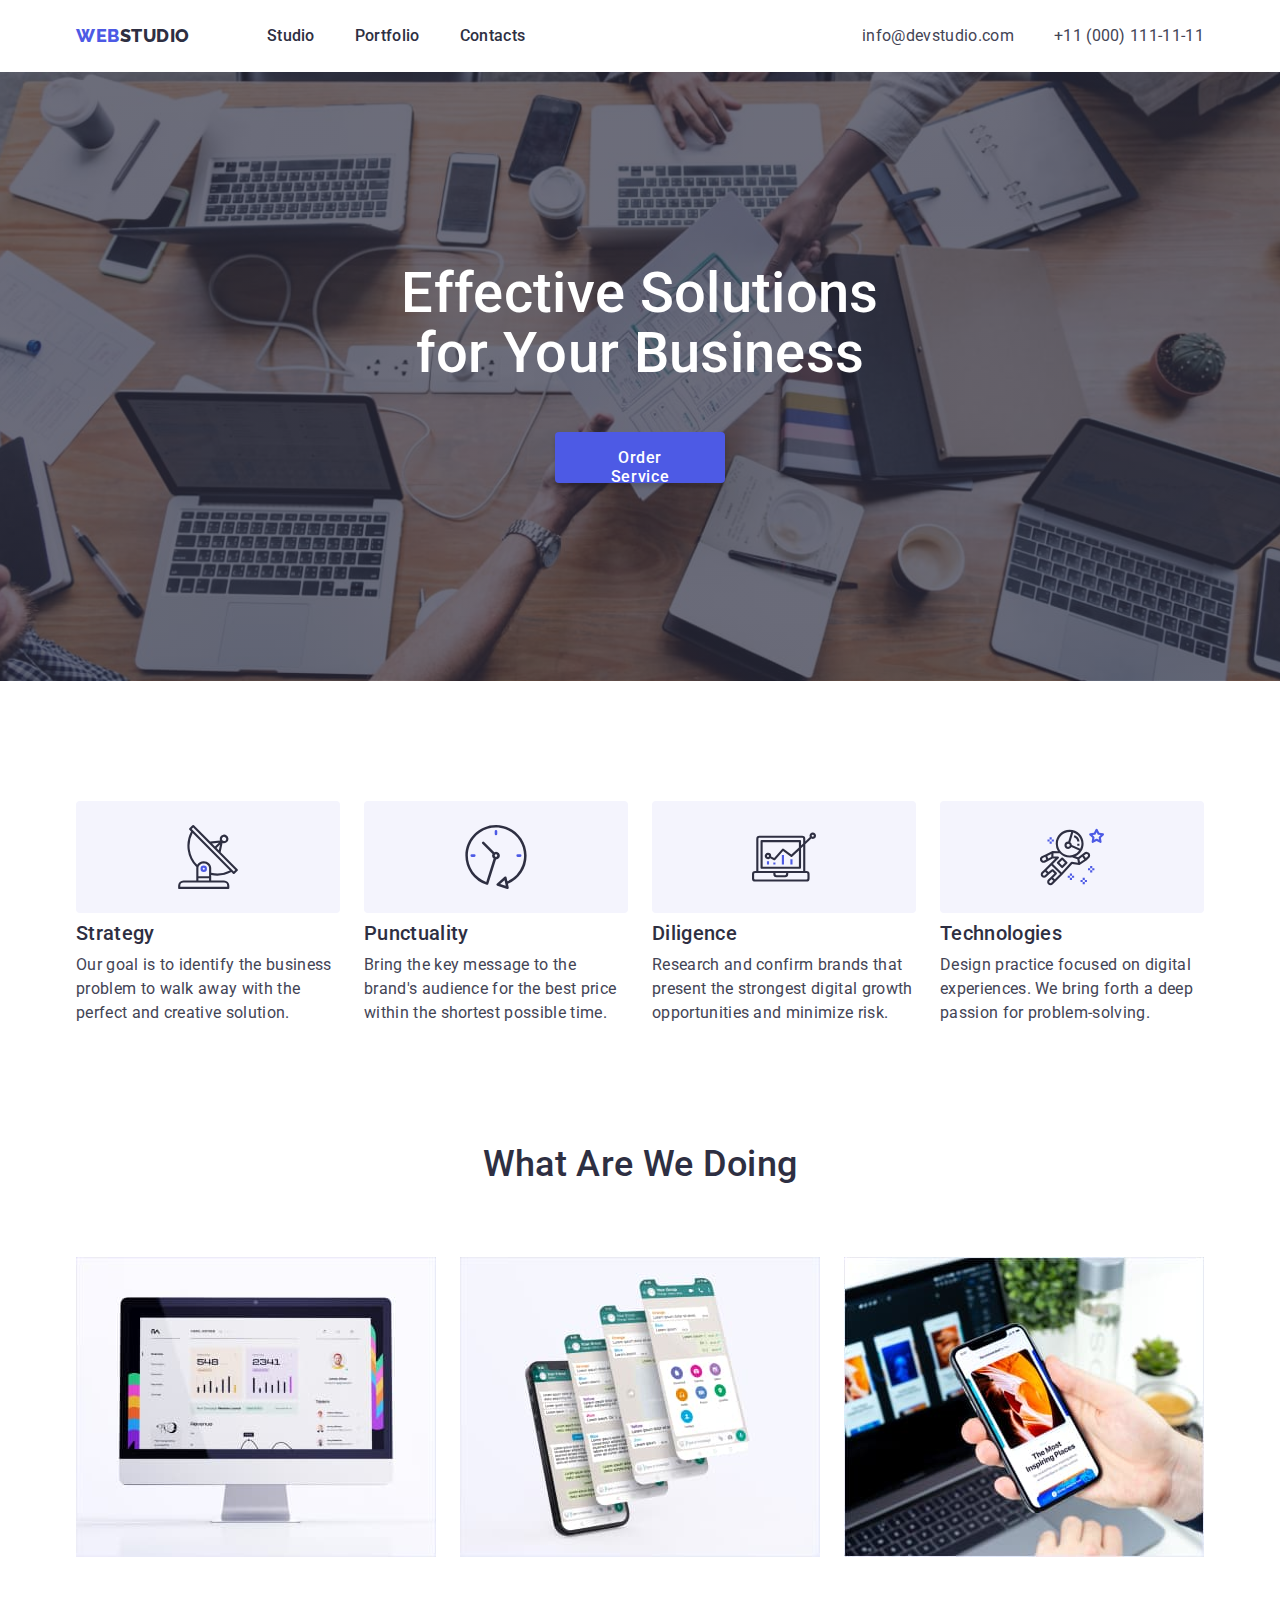
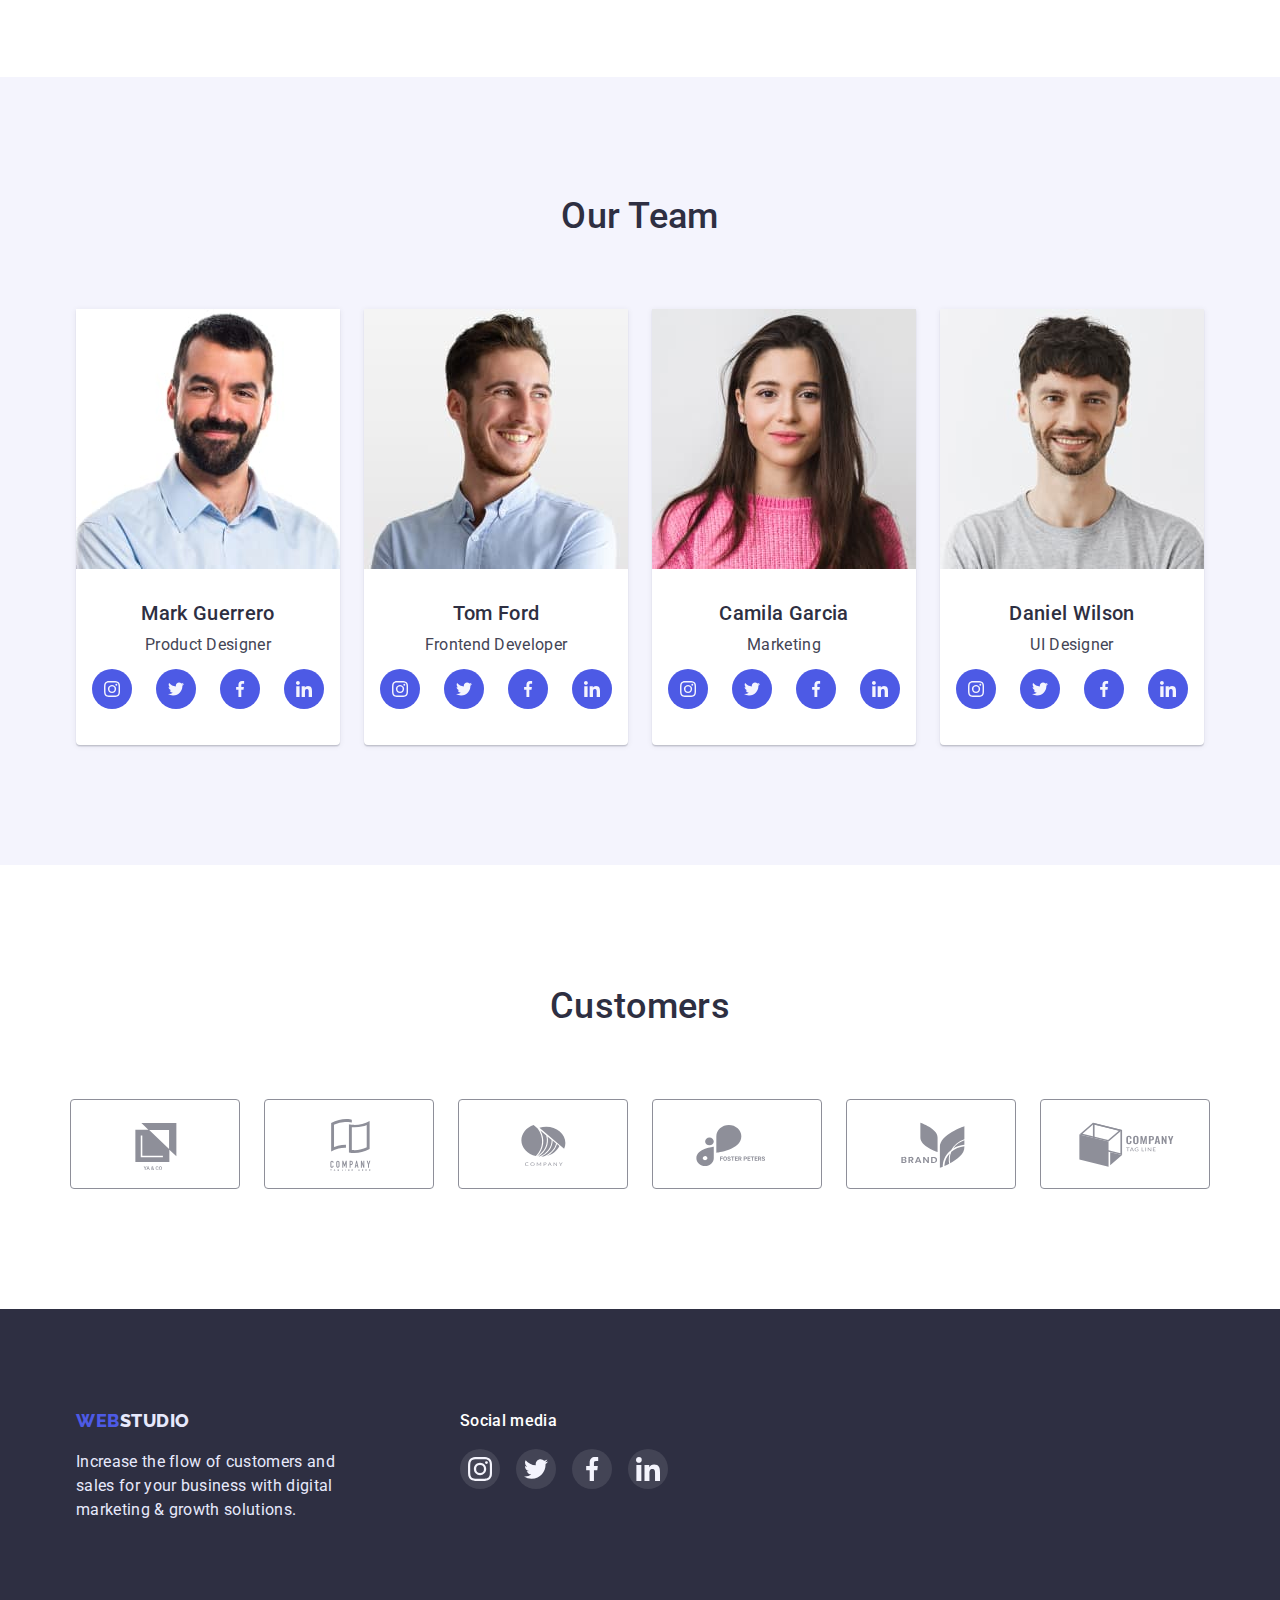
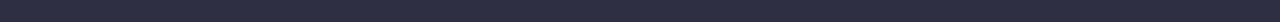
==== index.html @ 6c1d4444 "Add start" ====
<!DOCTYPE html>
<html lang="en">
  <head>
    <meta charset="UTF-8" />
    <meta http-equiv="X-UA-Compatible" content="IE=edge" />
    <meta name="viewport" content="width=device-width, initial-scale=1.0" />
    <title lang="uk">Студія</title>
    <link rel="preconnect" href="https://fonts.googleapis.com" />
    <link rel="preconnect" href="https://fonts.gstatic.com" crossorigin />
    <link
      href="https://fonts.googleapis.com/css2?family=Raleway:wght@700&family=Roboto:wght@400;500;700;900&display=swap"
      rel="stylesheet"
    />
    <link
      rel="stylesheet"
      href="https://cdn.jsdelivr.net/npm/modern-normalize@1.1.0/modern-normalize.min.css"
    />
    <link rel="stylesheet" href="./CSS/styless.css" />
  </head>
  <body>
    <!-- site header -->
    <header class="header">
      <!-- navigation -->
      <div class="conteiner main-nav">
        <nav class="main-nav">
          <!-- logo -->
          <a href="./index.html" class="logo">
            <span class="logo-web">Web</span>Studio
          </a>
          <ul class="site-nav list">
            <li class="item"><a href="./index.html" class="link">Studio</a></li>
            <li class="item">
              <a href="./portfolio.html" class="link">Portfolio</a>
            </li>
            <li class="item"><a href="" class="link">Contacts</a></li>
          </ul>
        </nav>
        <!-- contacts -->
        <ul class="contacts list">
          <li class="item">
            <a href="mailto:info@devstudio.com" class="contact"
              >info@devstudio.com</a
            >
          </li>
          <li class="item">
            <a href="tel:+110001111111" class="contact">+11 (000) 111-11-11</a>
          </li>
        </ul>
      </div>
    </header>
    <!-- main content -->
    <main>
      <!-- hero -->
      <section class="hero">
        <div class="conteiner">
          <h1 class="hero-title">Effective Solutions for Your Business</h1>
          <button type="button" class="button primary">Order Service</button>
        </div>
      </section>
      <!-- list of features -->
      <section class="section-feature">
        <div class="conteiner">
          <h2 class="visually-hidden">List of features</h2>
          <ul class="feature list">
            <li class="item feature-item">
              <div class="feature-box-icon">
                <svg class="feature-icon" width="64" height="64">
                  <use href="./images/icons.svg#antenna"></use>
                </svg>
              </div>
              <h3 class="future-page">Strategy</h3>
              <p class="feature-text">
                Our goal is to identify the business problem to walk away with
                the perfect and creative solution.
              </p>
            </li>
            <li class="item feature-item">
              <div class="feature-box-icon">
                <svg class="feature-icon" width="64" height="64">
                  <use href="./images/icons.svg#clock"></use>
                </svg>
              </div>
              <h3 class="future-page">Punctuality</h3>
              <p class="feature-text">
                Bring the key message to the brand's audience for the best price
                within the shortest possible time.
              </p>
            </li>
            <li class="item feature-item">
              <div class="feature-box-icon">
                <svg class="feature-icon" width="64" height="64">
                  <use href="./images/icons.svg#diagram"></use>
                </svg>
              </div>
              <h3 class="future-page">Diligence</h3>
              <p class="feature-text">
                Research and confirm brands that present the strongest digital
                growth opportunities and minimize risk.
              </p>
            </li>
            <li class="item feature-item">
              <div class="feature-box-icon">
                <svg class="feature-icon" width="64" height="64">
                  <use href="./images/icons.svg#astronaut"></use>
                </svg>
              </div>
              <h3 class="future-page">Technologies</h3>
              <p class="feature-text">
                Design practice focused on digital experiences. We bring forth a
                deep passion for problem-solving.
              </p>
            </li>
          </ul>
        </div>
      </section>
      <!-- wot we do -->
      <section class="section-doing">
        <div class="conteiner">
          <h2 class="section-page">What are we doing</h2>
          <ul class="work list">
            <li class="item">
              <img
                src="./images/img-1.jpg"
                alt="Laptop applications"
                width="360"
                height="300"
              />
            </li>
            <li class="item">
              <img
                src="./images/img-2.jpg"
                alt="Smartphone applications"
                width="360"
                height="300"
              />
            </li>
            <li class="item">
              <img
                src="./images/img-3.jpg"
                alt="Web design"
                width="360"
                height="300"
              />
            </li>
          </ul>
        </div>
      </section>
      <!-- our team -->
      <section class="our-team">
        <div class="conteiner">
          <h2 class="section-page">Our Team</h2>
          <ul class="team list">
            <li class="item-foto">
              <img
                src="./images/foto-1.jpg"
                alt="foto Mark Guerrero"
                width="264"
                height="260"
              />
              <div class="team-content">
                <h3 class="team-page">Mark Guerrero</h3>
                <p class="team-text">Product Designer</p>
                <ul class="social-list list">
                  <li class="social-item">
                    <a href="" class="social-link">
                      <svg
                        aria-label="instagram"
                        class="social-icon"
                        width="16"
                        height="16"
                      >
                        <use href="./images/icons.svg#instagram"></use>
                      </svg>
                    </a>
                  </li>
                  <li class="social-item">
                    <a href="" class="social-link">
                      <svg
                        aria-label="twitter"
                        class="social-icon"
                        width="16"
                        height="16"
                      >
                        <use href="./images/icons.svg#twitter"></use>
                      </svg>
                    </a>
                  </li>
                  <li class="social-item">
                    <a href="" class="social-link">
                      <svg
                        aria-label="facebook"
                        class="social-icon"
                        width="16"
                        height="16"
                      >
                        <use href="./images/icons.svg#facebook"></use>
                      </svg>
                    </a>
                  </li>
                  <li class="social-item">
                    <a href="" class="social-link">
                      <svg
                        aria-label="linkedin"
                        class="social-icon"
                        width="16"
                        height="16"
                      >
                        <use href="./images/icons.svg#linkedin"></use>
                      </svg>
                    </a>
                  </li>
                </ul>
              </div>
            </li>
            <li class="item-foto">
              <img
                src="./images/foto-2.jpg"
                alt="foto Tom Ford"
                width="264"
                height="260"
              />
              <div class="team-content">
                <h3 class="team-page">Tom Ford</h3>
                <p class="team-text">Frontend Developer</p>
                <ul class="social-list list">
                  <li class="social-item">
                    <a href="" class="social-link">
                      <svg
                        aria-label="instagram"
                        class="social-icon"
                        width="16"
                        height="16"
                      >
                        <use href="./images/icons.svg#instagram"></use>
                      </svg>
                    </a>
                  </li>
                  <li class="social-item">
                    <a href="" class="social-link">
                      <svg
                        aria-label="twitter"
                        class="social-icon"
                        width="16"
                        height="16"
                      >
                        <use href="./images/icons.svg#twitter"></use>
                      </svg>
                    </a>
                  </li>
                  <li class="social-item">
                    <a href="" class="social-link">
                      <svg
                        aria-label="facebook"
                        class="social-icon"
                        width="16"
                        height="16"
                      >
                        <use href="./images/icons.svg#facebook"></use>
                      </svg>
                    </a>
                  </li>
                  <li class="social-item">
                    <a href="" class="social-link">
                      <svg
                        aria-label="linkedin"
                        class="social-icon"
                        width="16"
                        height="16"
                      >
                        <use href="./images/icons.svg#linkedin"></use>
                      </svg>
                    </a>
                  </li>
                </ul>
              </div>
            </li>
            <li class="item-foto">
              <img
                src="./images/foto-3.jpg"
                alt="foto Camila Garcia"
                width="264"
                height="260"
              />
              <div class="team-content">
                <h3 class="team-page">Camila Garcia</h3>
                <p class="team-text">Marketing</p>
                <ul class="social-list list">
                  <li class="social-item">
                    <a href="" class="social-link">
                      <svg
                        aria-label="instagram"
                        class="social-icon"
                        width="16"
                        height="16"
                      >
                        <use href="./images/icons.svg#instagram"></use>
                      </svg>
                    </a>
                  </li>
                  <li class="social-item">
                    <a href="" class="social-link">
                      <svg
                        aria-label="twitter"
                        class="social-icon"
                        width="16"
                        height="16"
                      >
                        <use href="./images/icons.svg#twitter"></use>
                      </svg>
                    </a>
                  </li>
                  <li class="social-item">
                    <a href="" class="social-link">
                      <svg
                        aria-label="facebook"
                        class="social-icon"
                        width="16"
                        height="16"
                      >
                        <use href="./images/icons.svg#facebook"></use>
                      </svg>
                    </a>
                  </li>
                  <li class="social-item">
                    <a href="" class="social-link">
                      <svg
                        aria-label="linkedin"
                        class="social-icon"
                        width="16"
                        height="16"
                      >
                        <use href="./images/icons.svg#linkedin"></use>
                      </svg>
                    </a>
                  </li>
                </ul>
              </div>
            </li>
            <li class="item-foto">
              <img
                src="./images/foto-4.jpg"
                alt="foto Daniel Wilson"
                width="264"
                height="260"
              />
              <div class="team-content">
                <h3 class="team-page">Daniel Wilson</h3>
                <p class="team-text">UI Designer</p>
                <ul class="social-list list">
                  <li class="social-item">
                    <a href="" class="social-link">
                      <svg
                        aria-label="instagram"
                        class="social-icon"
                        width="16"
                        height="16"
                      >
                        <use href="./images/icons.svg#instagram"></use>
                      </svg>
                    </a>
                  </li>
                  <li class="social-item">
                    <a href="" class="social-link">
                      <svg
                        aria-label="twitter"
                        class="social-icon"
                        width="16"
                        height="16"
                      >
                        <use href="./images/icons.svg#twitter"></use>
                      </svg>
                    </a>
                  </li>
                  <li class="social-item">
                    <a href="" class="social-link">
                      <svg
                        aria-label="facebook"
                        class="social-icon"
                        width="16"
                        height="16"
                      >
                        <use href="./images/icons.svg#facebook"></use>
                      </svg>
                    </a>
                  </li>
                  <li class="social-item">
                    <a href="" class="social-link">
                      <svg
                        aria-label="linkedin"
                        class="social-icon"
                        width="16"
                        height="16"
                      >
                        <use href="./images/icons.svg#linkedin"></use>
                      </svg>
                    </a>
                  </li>
                </ul>
              </div>
            </li>
          </ul>
        </div>
      </section>
      <!-- Customers -->
      <section class="customers">
        <div class="conteiner">
          <h2 class="customers-peage">Customers</h2>
          <ul class="customers-list list">
            <li class="customer-item">
              <a href="" class="customer-link">
                <svg class="customer-logo" width="104" height="56">
                  <use href="./images/icons.svg#logo1"></use>
                </svg>
              </a>
            </li>
            <li>
              <a href="" class="customer-link">
                <svg class="customer-logo" width="104" height="56">
                  <use href="./images/icons.svg#logo2"></use>
                </svg>
              </a>
            </li>
            <li>
              <a href="" class="customer-link">
                <svg class="customer-logo" width="104" height="56">
                  <use href="./images/icons.svg#logo3"></use>
                </svg>
              </a>
            </li>
            <li>
              <a href="" class="customer-link">
                <svg class="customer-logo" width="104" height="56">
                  <use href="./images/icons.svg#logo4"></use>
                </svg>
              </a>
            </li>
            <li>
              <a href="" class="customer-link">
                <svg class="customer-logo" width="104" height="56">
                  <use href="./images/icons.svg#logo5"></use>
                </svg>
              </a>
            </li>
            <li>
              <a href="" class="customer-link">
                <svg class="customer-logo" width="104" height="56">
                  <use href="./images/icons.svg#logo6"></use>
                </svg>
              </a>
            </li>
          </ul>
        </div>
      </section>
    </main>
    <!-- footer -->
    <footer class="footer">
      <div class="conteiner footer-box">
        <div class="logo-footer-box">
          <a href="/" class="logo"> <span class="logo-web">Web</span>Studio </a>
          <p class="footer-text">
            Increase the flow of customers and sales for your business with
            digital marketing & growth solutions.
          </p>
        </div>
        <div class="social-footer-box">
          <p class="social-media-footer">Social media</p>
          <ul class="social-list-footer list">
            <li class="social-item-footer">
              <a href="" class="social-link-footer">
                <svg
                  aria-label="instagram"
                  class="social-icon-footer"
                  width="24"
                  height="24"
                >
                  <use href="./images/icons.svg#instagram"></use>
                </svg>
              </a>
            </li>
            <li class="social-item-footer">
              <a href="" class="social-link-footer">
                <svg
                  aria-label="twitter"
                  class="social-icon-footer"
                  width="24"
                  height="24"
                >
                  <use href="./images/icons.svg#twitter"></use>
                </svg>
              </a>
            </li>
            <li class="social-item-footer">
              <a href="" class="social-link-footer">
                <svg
                  aria-label="facebook"
                  class="social-icon-footer"
                  width="24"
                  height="24"
                >
                  <use href="./images/icons.svg#facebook"></use>
                </svg>
              </a>
            </li>
            <li class="social-item-footer">
              <a href="" class="social-link-footer">
                <svg
                  aria-label="linkedin"
                  class="social-icon-footer"
                  width="24"
                  height="24"
                >
                  <use href="./images/icons.svg#linkedin"></use>
                </svg>
              </a>
            </li>
          </ul>
        </div>
      </div>
    </footer>
  </body>
</html>
---- CSS/styless.css ----
:root {
    --dark-color: #2E2F42;
    --text-color: #434455;
    --primary-brend-color: #4D5AE5;
    --withe-color: #FFFFFF;
    --accent-color: #E7E9FC;
    --light-color: #F4F4FD;
}

h1, h2, h3, p {
    margin-top: 0;
    margin-bottom: 0;
}

ul {
    margin-top: 0;
    margin-bottom: 0;
    padding-left: 0;
}

body {
    color: var(--text-color);
    background-color: var(--withe-color);
    font-family: Roboto, sans-serif;
    font-size: 16px;
    line-height: 1.5;
    letter-spacing: 0.02em;
}

img {
    display: block;
    max-width: 100%;
    height: auto;
}

.list {
    list-style: none;
} 

.conteiner {
    width: 1158px;
    padding-left: 15px;
    padding-right: 15px;
    margin: 0 auto;
}

/* Marking Logo */
.logo {
    margin-right: 77px;

    color: var(--dark-color);
    text-transform: uppercase;
    text-decoration: none;
    font-family: Raleway, sans-serif;
    font-weight: 800;
    font-size: 18px;
    line-height: 1.33;
    letter-spacing: 0.03em;
}

.logo-web {
    color: var(--primary-brend-color);
}

/* Marking Navigation */
.header {
    box-shadow:
    0px 2px 1px rgba(46, 47, 66, 0.08),
    0px 1px 1px rgba(46, 47, 66, 0.16),
    0px 1px 6px rgba(46, 47, 66, 0.08);
}
.main-nav {
    display: flex;
    align-items: center;
}
.site-nav {
    display: flex;
    font-weight: 500;
}

.site-nav .item:not(:last-child) {
    margin-right: 40px;
}

.site-nav .link {
    display: block;
    padding-top: 24px;
    padding-bottom: 24px;

    color: var(--dark-color);
    text-decoration: none;
}
.site-nav .link:hover,
.site-nav .link:focus {
    color: var(--primary-brend-color);
}

/* Marking Contakts */
.contacts {
    display: flex;
    margin-left: auto;
}

.contacts .item:not(:last-child) {
    margin-right: 40px;
}

.contact {
    padding-top: 24px;
    padding-bottom: 24px;

    color: inherit;
    text-decoration: none;
}
.contact:hover, .contact:focus {
    color: var(--primary-brend-color);
}

/* Marking Hero */
.hero {
    padding-top: 192px;
    padding-bottom: 192px;

    max-width: 1440;
    min-height: 603;
    margin-left: auto;
    margin-right: auto;
    background-image: linear-gradient(rgba(46, 47, 66, 0.7), rgba(46, 47, 66, 0.7)), url(../images/people-office.jpg);
    background-repeat: no-repeat;
    background-position: center;
    background-size: cover;

    background-color: var(--dark-color);
    text-align: center;
}
.hero-title {
    margin-bottom: 48px;
    width: 492px;
    margin-left: auto;
    margin-right: auto;

    color: var(--withe-color);
    font-weight: 500;
    font-size: 56px;
    line-height: 1.07;
}

/* Marking Button */
.button.primary {
    box-shadow: 0px 4px 4px rgba(0, 0, 0, 0.15);
    border: none;
    border-radius: 4px;
    width: 170px;
    height: 51px;
    padding: 16px 32px;

    cursor: pointer;
    color: var(--withe-color);
    background-color: var(--primary-brend-color);
    font-family: Roboto, sans-serif;
    font-weight: 500;
    font-size: 16px;
    line-height: 1.19;
    text-align: center;
    letter-spacing: 0.04em;
}
.button.primary:hover,
.button.primary:focus {
    background: #404BBF;
    box-shadow: 
    0px 1px 6px rgba(46, 47, 66, 0.08),
    0px 1px 1px rgba(46, 47, 66, 0.16),
    0px 2px 1px rgba(46, 47, 66, 0.08);
}

/* Marking Features */
.section-feature {
    padding-top: 120px;
    padding-bottom: 120px;
}
.feature {
    display: flex;
    gap: 0 24px;
}

.feature-item {
    flex-basis: calc((100% - 72px) / 4);
}

.future-page {
    margin-bottom: 8px;

    color: var(--dark-color);
    font-weight: 500;
    font-size: 20px;
    line-height: 1.2;
}
.feature-box-icon {
    padding: 24px 100px;
    margin-bottom: 8px;
    width: 264px;
    height: 112px;
    border-radius: 4px;
    background-color: #F4F4FD;
}
.feature-icon {
    fill: var(--light-color);
}

.visually-hidden {
    position: absolute;
    width: 1px;
    height: 1px;
    margin: -1px;
    border: 0;
    padding: 0;
    white-space: nowrap;
    clip-path: inset(100%);
    clip: rect(0 0 0 0);
    overflow: hidden;
}

/* Marking Wot We Do */
.section-doing {
    padding-bottom: 120px;
}
.section-page {
    margin-bottom: 72px;

    color: var(--dark-color);
    font-weight: 500;
    font-size: 36px;
    line-height: 1.11;
    text-align: center;
    text-transform: capitalize;
}

.work {
    display: flex;
}

.work .item:not(:last-child) {
    margin-right: 24px;
}

/* Markinf Our Team */
.team {
    display: flex;
}

.team .item-foto:not(:last-child) {
    margin-right: 24px;
}

.item-foto {
    box-shadow:
    0px 1px 6px rgba(46, 47, 66, 0.08),
    0px 1px 1px rgba(46, 47, 66, 0.16),
    0px 2px 1px rgba(46, 47, 66, 0.08);
    border-radius: 0px 0px 4px 4px;
    background-color: var(--withe-color);
}

.our-team{
    padding-top: 120px;
    padding-bottom: 120px;
    
    background-color: var(--light-color);
}

.team-content {
    padding: 32px 16px;
}

.team-page {
    color: var(--dark-color);
    font-weight: 500;
    font-size: 20px;
    line-height: 1.2;
    text-align: center;
}
.team-text {
    text-align: center;
    margin-bottom: 8px;
    margin-top: 8px;
}
.social-list {
    display: flex;
    justify-content: center;
    gap: 24px;
    padding: 4px 0px;
}
.social-link {
    display: flex;
    justify-content: center;
    align-items: center;
    width: 40px;
    height: 40px;
    border-radius: 50%;
    background-color: var(--primary-brend-color);
}
.social-link:hover,
.social-link:focus {
    background-color: #31D0AA;
}
.social-icon {
    fill: var(--light-color);
}

/* Marking Customers */
.customers {
    padding-top: 120px;
    padding-bottom: 120px;
}
.customers-peage {
    margin-bottom: 72px;
    color: var(--dark-color);
    font-weight: 500;
    font-size: 36px;
    line-height: 1.17;
    text-align: center;
}
.customers-list {
    display: flex;
    justify-content: center;
    gap: 24px;
}
.customer-link {
    display: flex;
    color: #8E8F99;
    border: 1px solid #8E8F99;
    border-radius: 4px;
}

.customer-logo {
    fill: currentColor;
    
    padding: 16px 32px;
    width: 168px;
    height: 88px;
}
.customer-link:hover,
.customer-link:focus {
    color: var(--primary-brend-color);
    border: 1px solid var(--primary-brend-color);
    border-radius: 4px;
}

/* Marking Footer */
.footer-box {
    display: flex;
}
.footer {
    padding-top: 100px;
    padding-bottom: 100px;

    color: var(--accent-color);
    background-color: var(--dark-color);
}
.footer .logo {
    color: var(--accent-color);
}

.footer-text {
    width: 264px;
    margin-top: 16px;
}
.social-media-footer {
    margin-bottom: 16px;
    font-weight: 500;
    font-size: 16px;
    line-height: 1.5;
    letter-spacing: 0.02em;
    color: var(--withe-color);
}
.logo-footer-box {
    margin-right: 120px;
}
.social-list-footer {
    display: flex;
    justify-content: center;
    gap: 16px;
}

.social-link-footer {
    display: flex;
    justify-content: center;
    align-items: center;
    width: 40px;
    height: 40px;
    border-radius: 50%;
    background-color: rgba(255, 255, 255, 0.1);;
}

.social-link-footer:hover,
.social-link-footer:focus {
    background-color: #31D0AA;
}

.social-icon-footer {
    fill: var(--light-color);
}

/* MARKING PORTFOLIO */

.section-main {
    padding-top: 96px;
    padding-bottom: 120px;
}

.buttons {
    display: flex;
    justify-content: center;
    margin-bottom: 72px;
}

.buttons .item:not(:last-child) {
    margin-right: 24px;
}

.button.secondary {
    border: 1px solid var(--accent-color);
    border-radius: 4px;
    padding: 8px 16px;

    cursor: pointer;
    color: var(--primary-brend-color);
    background-color: var(--light-color);
    font-weight: 500;
    font-size: 16px;
    line-height: 1.5;
    align-items: center;
    text-align: center;
    letter-spacing: 0.04em;
}

.button.secondary:hover,
.button.secondary:focus {
    background: var(--primary-brend-color);
    color: var(--withe-color);
    border: 1px solid transparent;
    box-shadow: 
    0px 3px 1px rgba(0, 0, 0, 0.1),
    0px 2px 1px rgba(0, 0, 0, 0.08),
    0px 2px 2px rgba(0, 0, 0, 0.12);
}

/* Marking  Cards*/
.cards {
    display: flex;
    flex-wrap: wrap;
    margin-right: -24px;
    margin-bottom: -48px;
}

.cards .link {
    text-decoration: none;
    color: inherit;
}

.cards .item {
    flex-basis: calc(100% / 3 - 24px);
    margin-right: 24px;
    margin-bottom: 48px;
    border: 0.5px solid var(--light-color);
}

.card-page {
    margin-bottom: 8px;
    font-weight: 500;
    font-size: 20px;
    line-height: 1.2;
    color: var(--dark-color);
}

.card-content {
    padding: 32px 16px;
    background: var(--withe-color);
    
}
.cards .item {
    border: 0.5px solid var(--light-color);
    box-shadow: 0px 1px 6px rgba(46, 47, 66, 0.08);
}
.cards .item:hover,
.cards .item:focus {
    box-shadow: 
    0px 1px 6px rgba(46, 47, 66, 0.08),
    0px 1px 1px rgba(46, 47, 66, 0.16),
    0px 2px 1px rgba(46, 47, 66, 0.08);
}
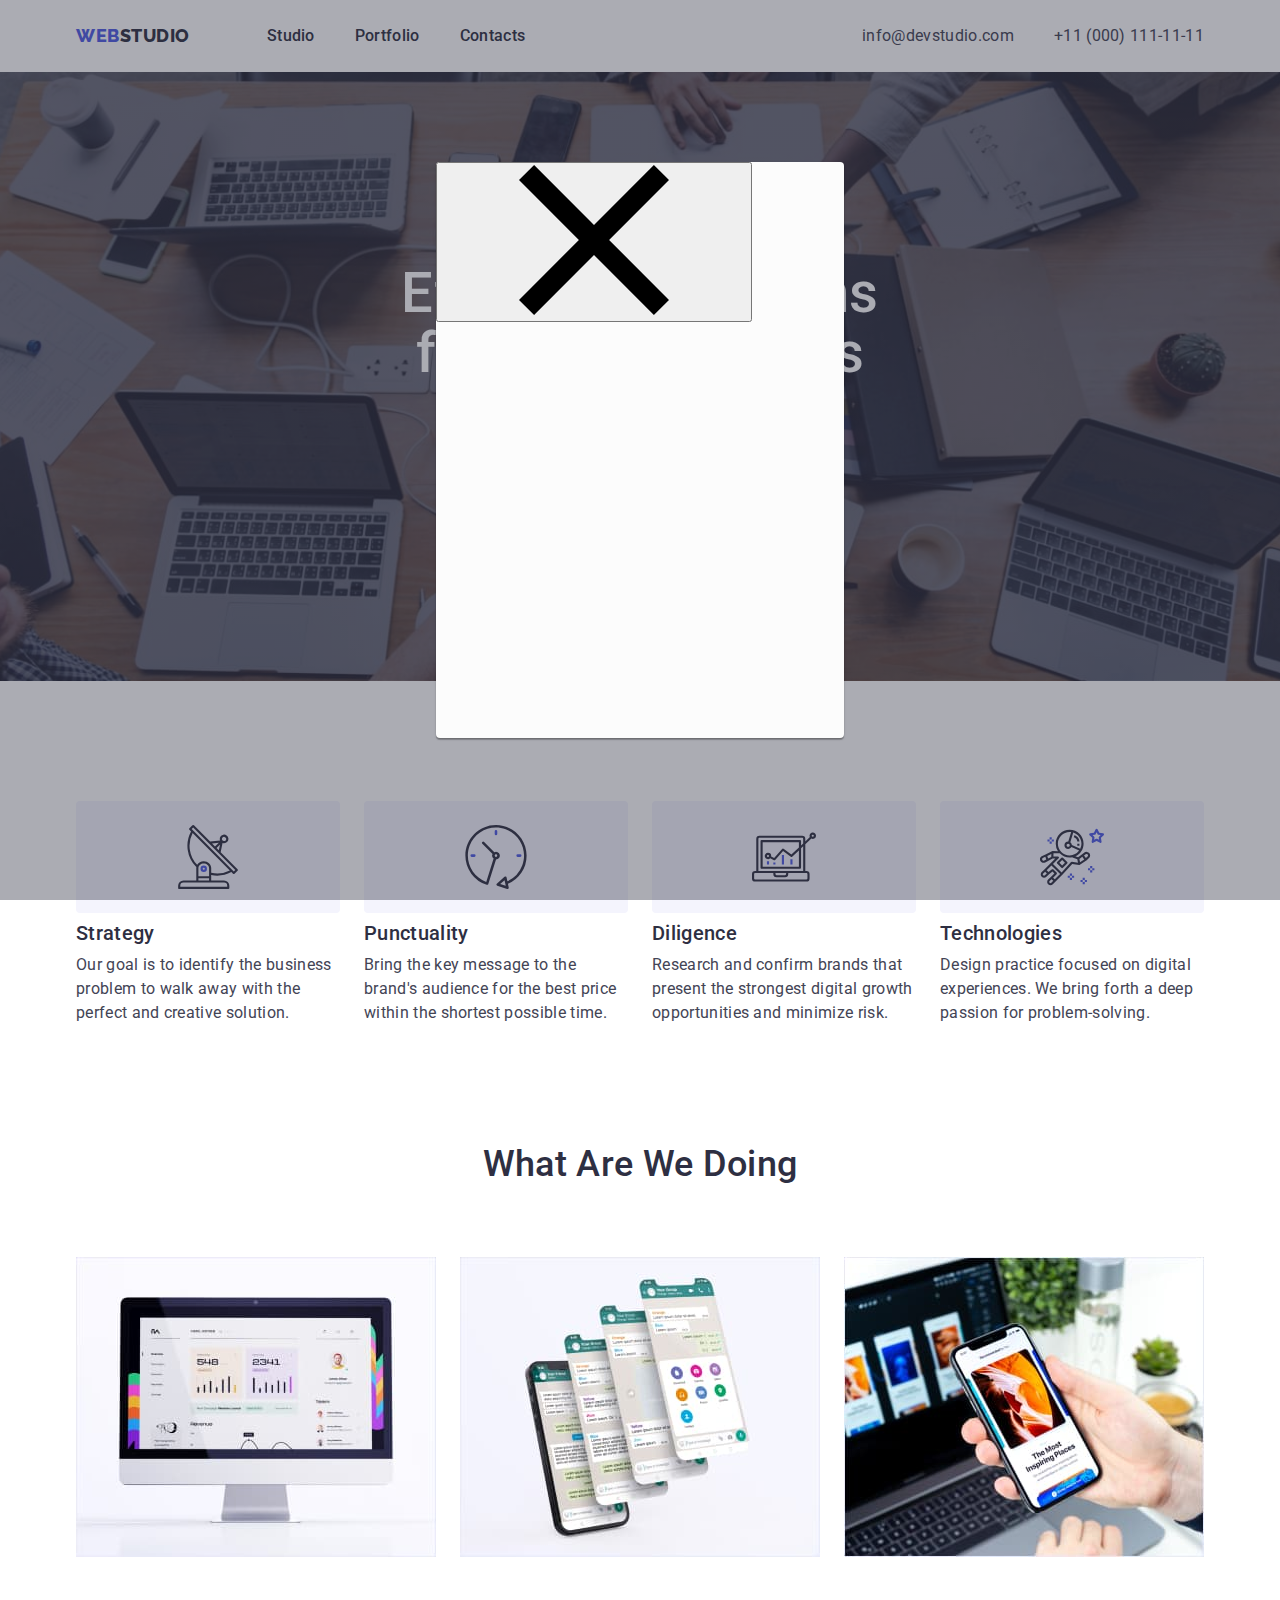
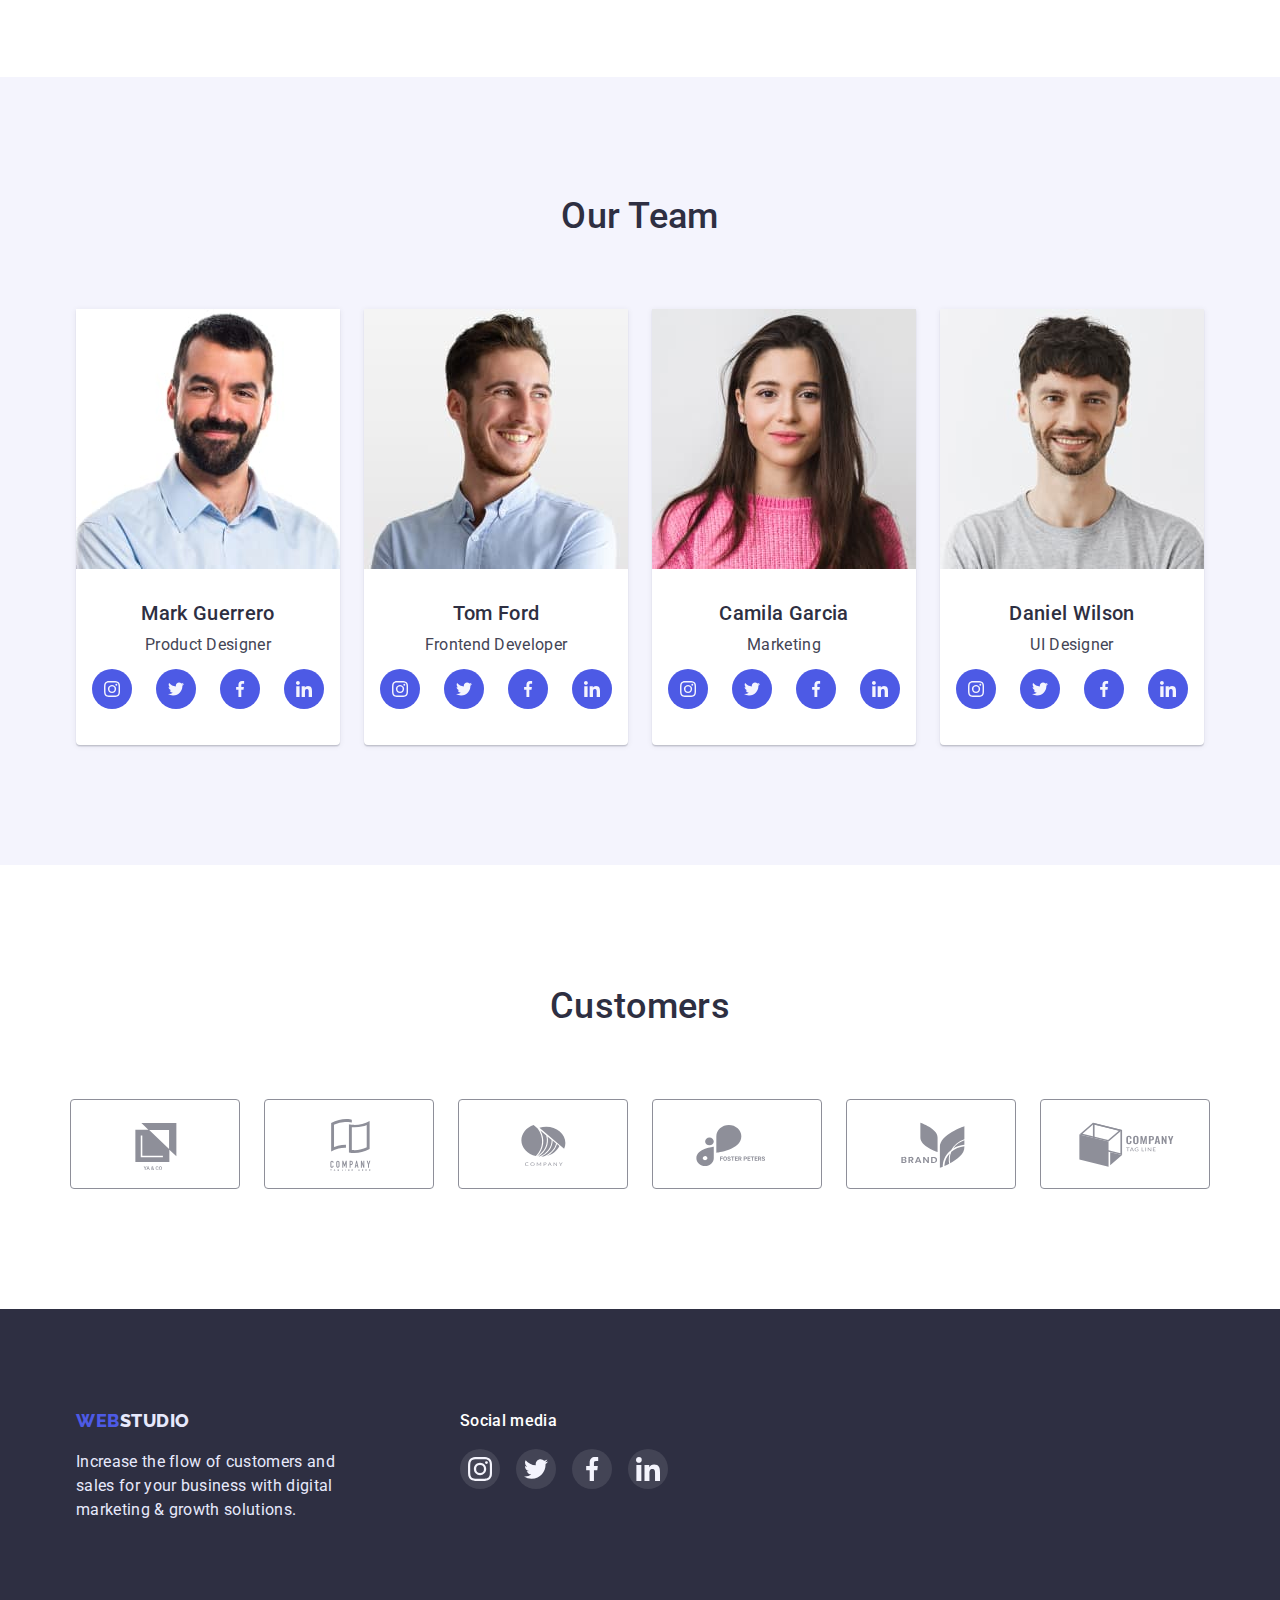
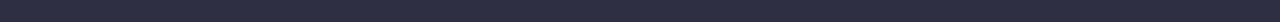
==== commit fe36ebbc: "Add modal" ====
--- a/index.html
+++ b/index.html
@@ -517,5 +517,15 @@
         </div>
       </div>
     </footer>
+    <div class="backdrop is-hidden">
+      <div class="modal">
+        <button>
+          <svg>
+            <use href="./images/icons.svg#close-black"></use>
+          </svg>
+        </button>
+      </div>
+    </div>
+    <script src="./js/modal.js"></script>
   </body>
 </html>
--- a/CSS/styless.css
+++ b/CSS/styless.css
@@ -47,6 +47,8 @@
 /* Marking Logo */
 .logo {
     margin-right: 77px;
+    padding-top: 24px;
+    padding-bottom: 24px;
 
     color: var(--dark-color);
     text-transform: uppercase;
@@ -87,6 +89,8 @@
     padding-top: 24px;
     padding-bottom: 24px;
 
+    transition: 250ms cubic-bezier(0.4, 0, 0.2, 1);
+
     color: var(--dark-color);
     text-decoration: none;
 }
@@ -108,6 +112,8 @@
 .contact {
     padding-top: 24px;
     padding-bottom: 24px;
+
+    transition: 250ms cubic-bezier(0.4, 0, 0.2, 1);
 
     color: inherit;
     text-decoration: none;
@@ -153,6 +159,8 @@
     width: 170px;
     height: 51px;
     padding: 16px 32px;
+
+    transition: 250ms cubic-bezier(0.4, 0, 0.2, 1);
 
     cursor: pointer;
     color: var(--withe-color);
@@ -298,6 +306,8 @@
     height: 40px;
     border-radius: 50%;
     background-color: var(--primary-brend-color);
+
+    transition: 250ms cubic-bezier(0.4, 0, 0.2, 1);
 }
 .social-link:hover,
 .social-link:focus {
@@ -330,6 +340,8 @@
     color: #8E8F99;
     border: 1px solid #8E8F99;
     border-radius: 4px;
+
+    transition: 250ms cubic-bezier(0.4, 0, 0.2, 1);
 }
 
 .customer-logo {
@@ -389,7 +401,8 @@
     width: 40px;
     height: 40px;
     border-radius: 50%;
-    background-color: rgba(255, 255, 255, 0.1);;
+    background-color: rgba(255, 255, 255, 0.1);
+    transition: 250ms cubic-bezier(0.4, 0, 0.2, 1);
 }
 
 .social-link-footer:hover,
@@ -422,6 +435,8 @@
     border: 1px solid var(--accent-color);
     border-radius: 4px;
     padding: 8px 16px;
+
+    transition: 250ms cubic-bezier(0.4, 0, 0.2, 1);
 
     cursor: pointer;
     color: var(--primary-brend-color);
@@ -464,7 +479,42 @@
     margin-bottom: 48px;
     border: 0.5px solid var(--light-color);
 }
-
+.card-thumb {
+    position: relative;
+}
+.card-thumb::before {
+    display: inline-block;
+    position: absolute;
+    content: '';
+    width: 100%;
+    height: 100%;
+    background: #4D5AE5;
+    background-blend-mode: soft-light;
+    mix-blend-mode: normal;
+
+    opacity: 0;
+    transition: 250ms cubic-bezier(0.4, 0, 0.2, 1);
+}
+.text-thumb {
+    position: absolute;
+    top: 40px;
+    left: 30px;
+
+    opacity: 0;
+    transition: 250ms cubic-bezier(0.4, 0, 0.2, 1);
+
+    font-weight: 400;
+    font-size: 16px;
+    line-height: 1.5;
+    color: var(--light-color);
+}
+.article-card:hover .text-thumb {
+    opacity: 1;
+}
+
+.article-card:hover .card-thumb::before {
+    opacity: 1;
+}
 .card-page {
     margin-bottom: 8px;
     font-weight: 500;
@@ -481,6 +531,7 @@
 .cards .item {
     border: 0.5px solid var(--light-color);
     box-shadow: 0px 1px 6px rgba(46, 47, 66, 0.08);
+    transition: 250ms cubic-bezier(0.4, 0, 0.2, 1);
 }
 .cards .item:hover,
 .cards .item:focus {
@@ -489,3 +540,28 @@
     0px 1px 1px rgba(46, 47, 66, 0.16),
     0px 2px 1px rgba(46, 47, 66, 0.08);
 }
+/* Marking Backdrop */
+.backdrop {
+    position: fixed;
+    top: 0;
+    left: 0;
+    width: 100%;
+    height: 100%;
+    background-color: rgba(46, 47, 66, 0.4);
+}
+.backdrop.is-hidden {
+    opacity: 1;
+    pointer-events: none;
+}
+.modal {
+    width: 408px;
+    height: 576px;
+    background-color: #FCFCFC;
+    box-shadow: 0px 1px 1px rgba(0, 0, 0, 0.14), 0px 1px 3px rgba(0, 0, 0, 0.12), 0px 2px 1px rgba(0, 0, 0, 0.2);
+    border-radius: 4px;
+
+    position: absolute;
+    top: 50%;
+    left: 50%;
+    transform: translate(-50%, -50%);
+}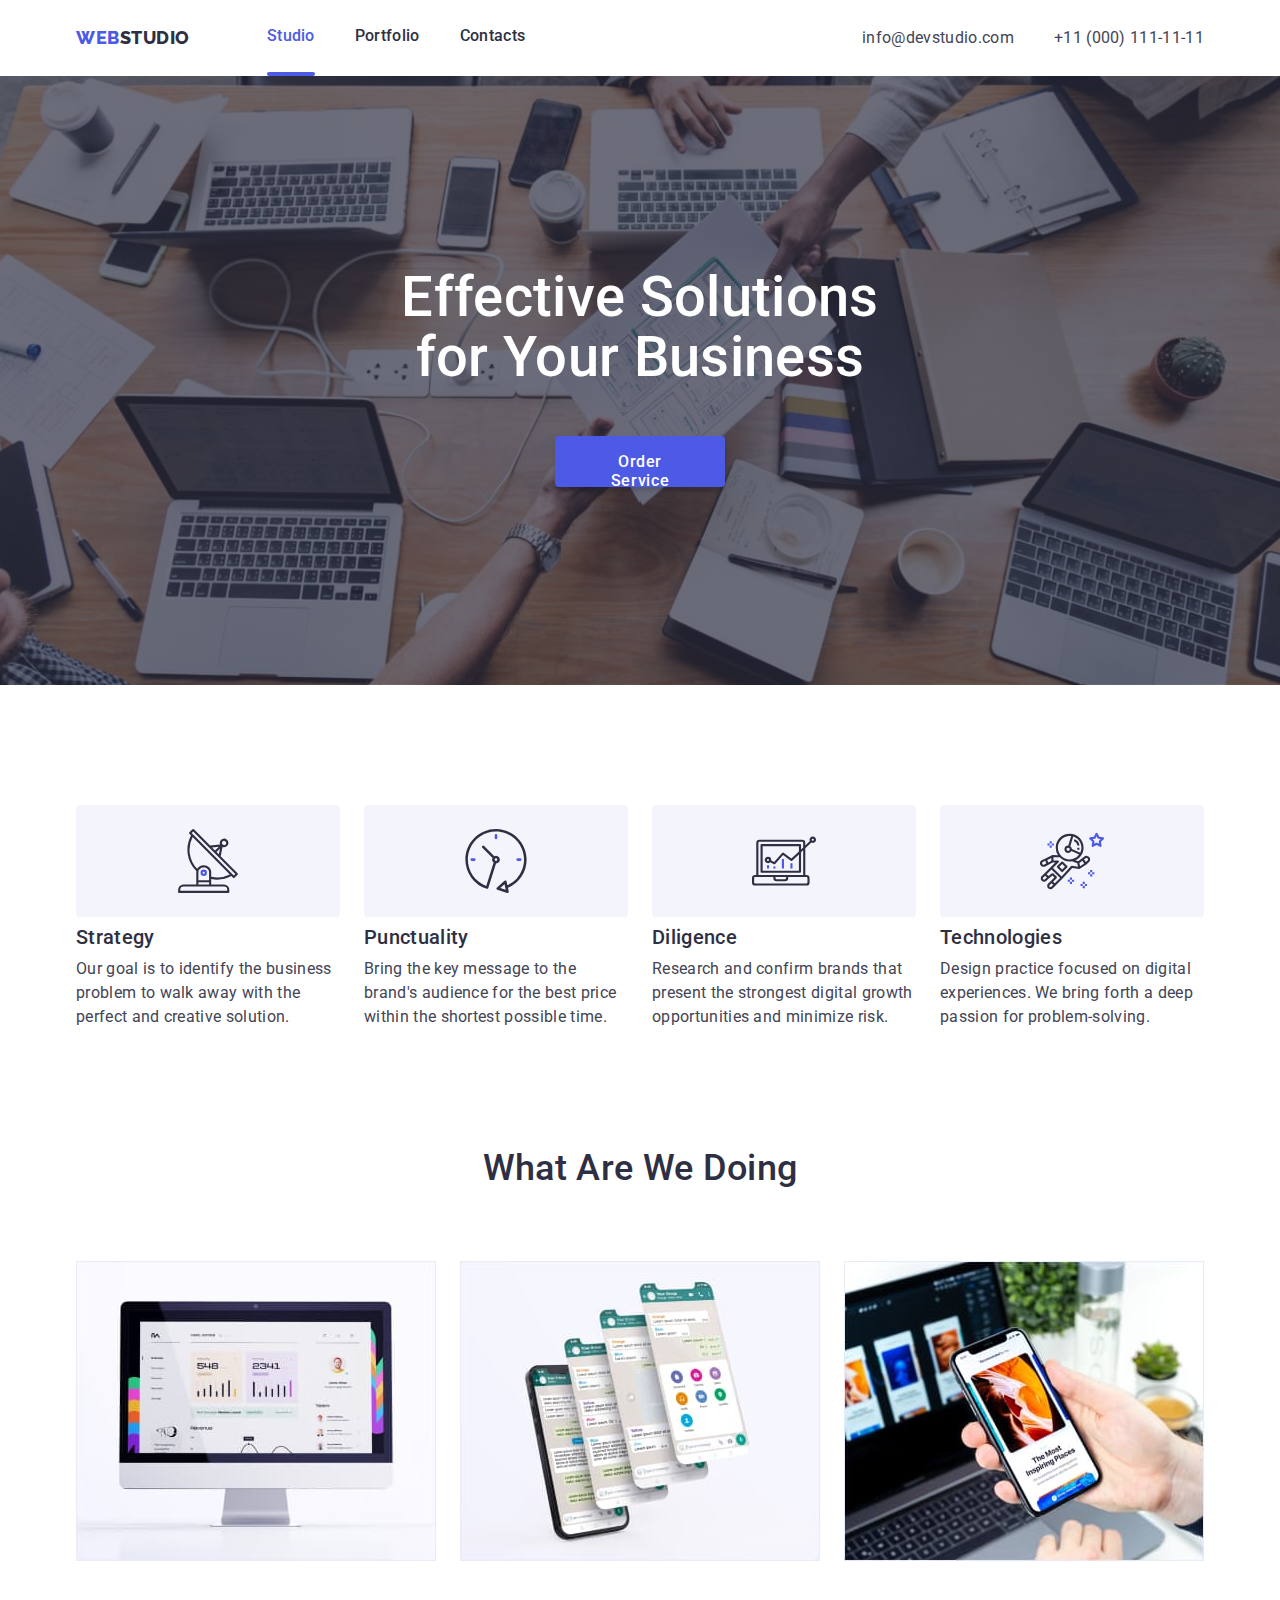
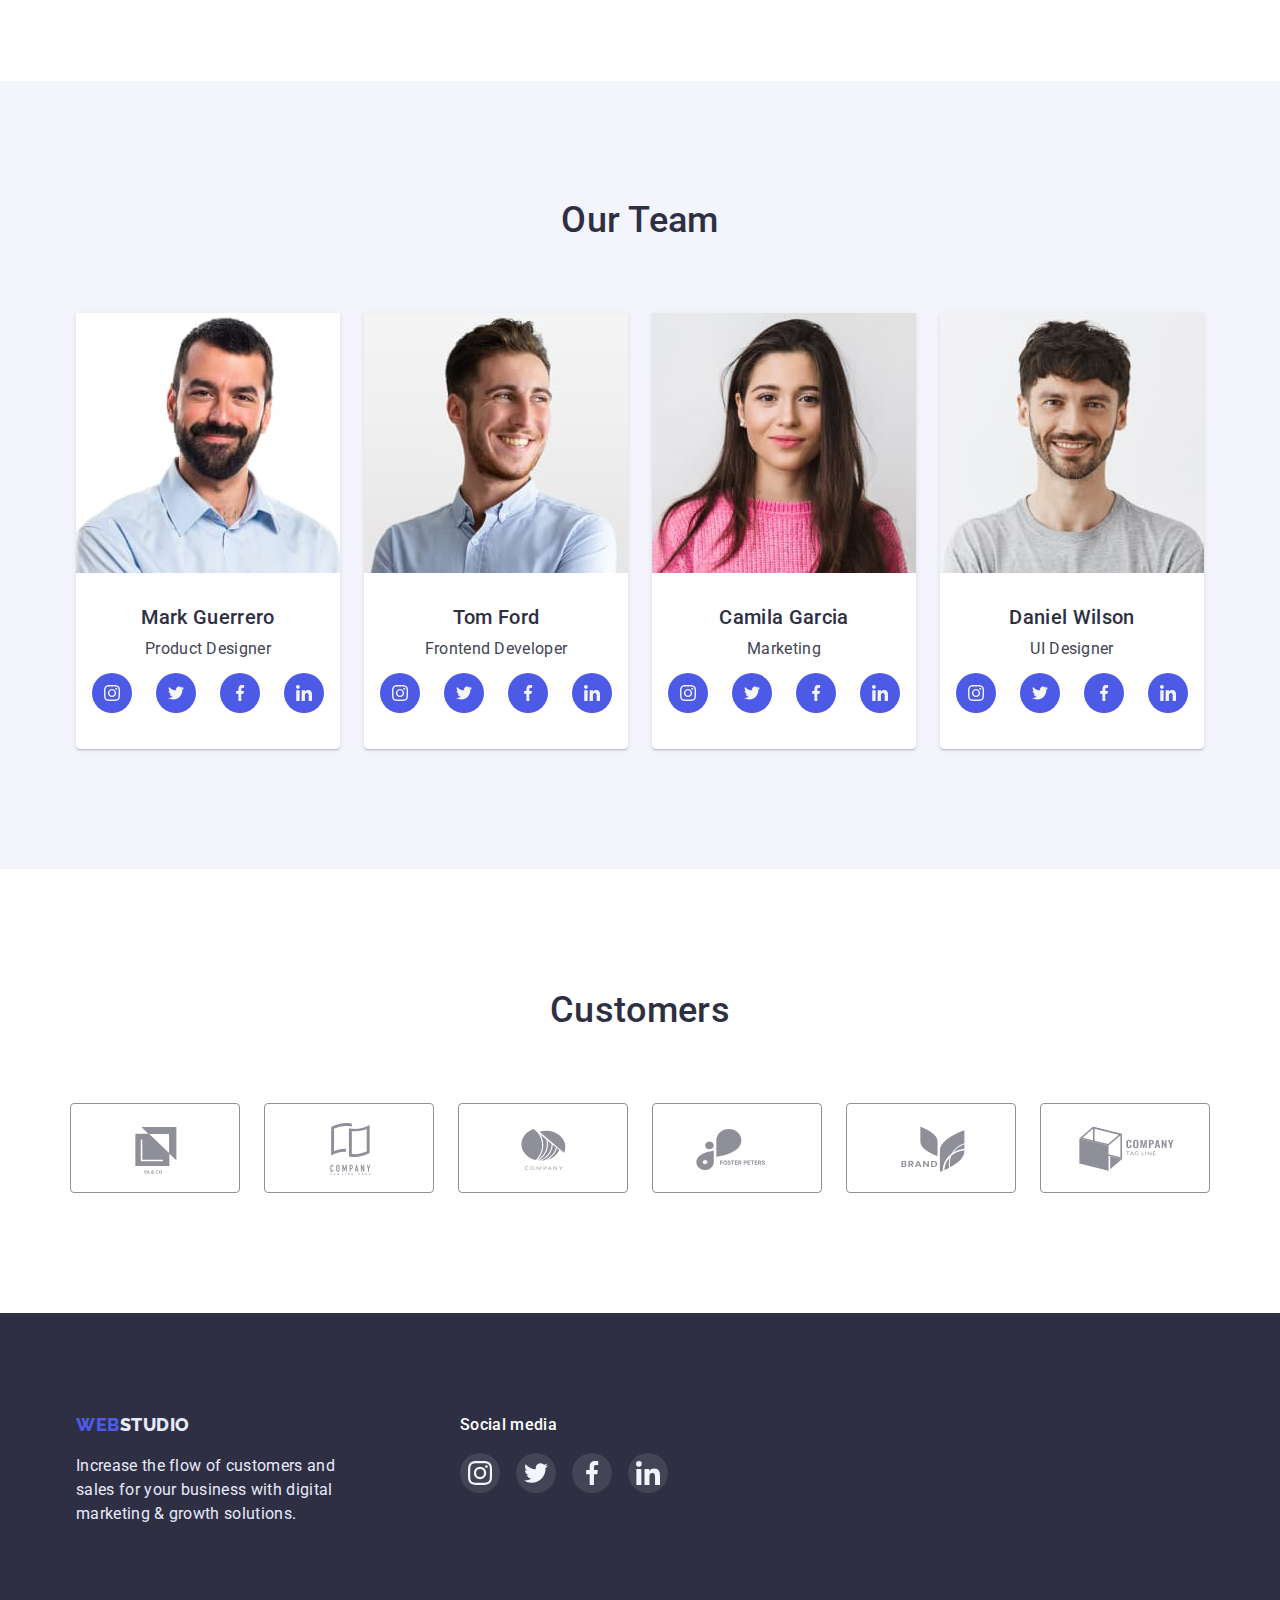
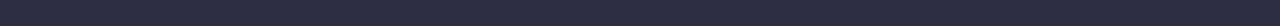
==== commit 34de33e2: "Add finish" ====
--- a/index.html
+++ b/index.html
@@ -28,7 +28,9 @@
             <span class="logo-web">Web</span>Studio
           </a>
           <ul class="site-nav list">
-            <li class="item"><a href="./index.html" class="link">Studio</a></li>
+            <li class="item studio">
+              <a href="./index.html" class="link">Studio</a>
+            </li>
             <li class="item">
               <a href="./portfolio.html" class="link">Portfolio</a>
             </li>
@@ -54,7 +56,9 @@
       <section class="hero">
         <div class="conteiner">
           <h1 class="hero-title">Effective Solutions for Your Business</h1>
-          <button type="button" class="button primary">Order Service</button>
+          <button type="button" class="button primary" data-modal-open>
+            Order Service
+          </button>
         </div>
       </section>
       <!-- list of features -->
@@ -517,10 +521,10 @@
         </div>
       </div>
     </footer>
-    <div class="backdrop is-hidden">
+    <div class="backdrop is-hidden" data-modal>
       <div class="modal">
-        <button>
-          <svg>
+        <button type="button" class="button-close" data-modal-close>
+          <svg class="icon-close" width="8" height="8">
             <use href="./images/icons.svg#close-black"></use>
           </svg>
         </button>
--- a/CSS/styless.css
+++ b/CSS/styless.css
@@ -89,7 +89,7 @@
     padding-top: 24px;
     padding-bottom: 24px;
 
-    transition: 250ms cubic-bezier(0.4, 0, 0.2, 1);
+    transition: color 250ms cubic-bezier(0.4, 0, 0.2, 1);
 
     color: var(--dark-color);
     text-decoration: none;
@@ -98,6 +98,28 @@
 .site-nav .link:focus {
     color: var(--primary-brend-color);
 }
+.studio::after {
+    display: block;
+    content: '';
+    width: 100%;
+    height: 4px;
+    background-color: var(--primary-brend-color);
+    border-radius: 2px;
+}
+.portfolio::after {
+    display: block;
+    content: '';
+    width: 100%;
+    height: 4px;
+    background-color: var(--primary-brend-color);
+    border-radius: 2px;
+}
+.site-nav .studio .link {
+    color: var(--primary-brend-color);
+}
+.site-nav .portfolio .link {
+    color: var(--primary-brend-color);
+}
 
 /* Marking Contakts */
 .contacts {
@@ -113,7 +135,7 @@
     padding-top: 24px;
     padding-bottom: 24px;
 
-    transition: 250ms cubic-bezier(0.4, 0, 0.2, 1);
+    transition: color 250ms cubic-bezier(0.4, 0, 0.2, 1);
 
     color: inherit;
     text-decoration: none;
@@ -160,7 +182,9 @@
     height: 51px;
     padding: 16px 32px;
 
-    transition: 250ms cubic-bezier(0.4, 0, 0.2, 1);
+    transition:
+    background-color 250ms cubic-bezier(0.4, 0, 0.2, 1),
+    box-shadow 250ms cubic-bezier(0.4, 0, 0.2, 1);
 
     cursor: pointer;
     color: var(--withe-color);
@@ -174,7 +198,7 @@
 }
 .button.primary:hover,
 .button.primary:focus {
-    background: #404BBF;
+    background-color: #404BBF;
     box-shadow: 
     0px 1px 6px rgba(46, 47, 66, 0.08),
     0px 1px 1px rgba(46, 47, 66, 0.16),
@@ -307,7 +331,7 @@
     border-radius: 50%;
     background-color: var(--primary-brend-color);
 
-    transition: 250ms cubic-bezier(0.4, 0, 0.2, 1);
+    transition: background-color 250ms cubic-bezier(0.4, 0, 0.2, 1);
 }
 .social-link:hover,
 .social-link:focus {
@@ -341,7 +365,9 @@
     border: 1px solid #8E8F99;
     border-radius: 4px;
 
-    transition: 250ms cubic-bezier(0.4, 0, 0.2, 1);
+    transition:
+    color 250ms cubic-bezier(0.4, 0, 0.2, 1),
+    border 250ms cubic-bezier(0.4, 0, 0.2, 1);
 }
 
 .customer-logo {
@@ -402,7 +428,7 @@
     height: 40px;
     border-radius: 50%;
     background-color: rgba(255, 255, 255, 0.1);
-    transition: 250ms cubic-bezier(0.4, 0, 0.2, 1);
+    transition: background-color 250ms cubic-bezier(0.4, 0, 0.2, 1);
 }
 
 .social-link-footer:hover,
@@ -436,7 +462,11 @@
     border-radius: 4px;
     padding: 8px 16px;
 
-    transition: 250ms cubic-bezier(0.4, 0, 0.2, 1);
+    transition:
+    background-color 250ms cubic-bezier(0.4, 0, 0.2, 1),
+    color 250ms cubic-bezier(0.4, 0, 0.2, 1),
+    border 250ms cubic-bezier(0.4, 0, 0.2, 1),
+    box-shadow 250ms cubic-bezier(0.4, 0, 0.2, 1);
 
     cursor: pointer;
     color: var(--primary-brend-color);
@@ -451,7 +481,7 @@
 
 .button.secondary:hover,
 .button.secondary:focus {
-    background: var(--primary-brend-color);
+    background-color: var(--primary-brend-color);
     color: var(--withe-color);
     border: 1px solid transparent;
     box-shadow: 
@@ -469,6 +499,7 @@
 }
 
 .cards .link {
+    /* display: block; */
     text-decoration: none;
     color: inherit;
 }
@@ -481,40 +512,36 @@
 }
 .card-thumb {
     position: relative;
-}
-.card-thumb::before {
-    display: inline-block;
+    overflow: hidden;
+}
+
+.text-thumb {
     position: absolute;
-    content: '';
+    top: 0;
+    left: 0;
     width: 100%;
     height: 100%;
-    background: #4D5AE5;
-    background-blend-mode: soft-light;
-    mix-blend-mode: normal;
-
+    transform: translateY(100%);
     opacity: 0;
-    transition: 250ms cubic-bezier(0.4, 0, 0.2, 1);
-}
-.text-thumb {
-    position: absolute;
-    top: 40px;
-    left: 30px;
-
-    opacity: 0;
-    transition: 250ms cubic-bezier(0.4, 0, 0.2, 1);
+    transition:
+    transform 250ms cubic-bezier(0.4, 0, 0.2, 1),
+    opasity 250ms cubic-bezier(0.4, 0, 0.2, 1);
 
     font-weight: 400;
     font-size: 16px;
     line-height: 1.5;
     color: var(--light-color);
-}
-.article-card:hover .text-thumb {
+    padding: 40px 32px;
+    background-color: #4D5AE5;
+    background-blend-mode: soft-light;
+    mix-blend-mode: normal;
+}
+.link-card:hover .text-thumb,
+.link-card:focus .text-thumb {
+    transform: translateY(0%);
     opacity: 1;
 }
 
-.article-card:hover .card-thumb::before {
-    opacity: 1;
-}
 .card-page {
     margin-bottom: 8px;
     font-weight: 500;
@@ -531,29 +558,39 @@
 .cards .item {
     border: 0.5px solid var(--light-color);
     box-shadow: 0px 1px 6px rgba(46, 47, 66, 0.08);
-    transition: 250ms cubic-bezier(0.4, 0, 0.2, 1);
-}
-.cards .item:hover,
-.cards .item:focus {
-    box-shadow: 
+    transition: box-shadow 250ms cubic-bezier(0.4, 0, 0.2, 1);
+}
+.link-card {
+    display: block;
+}
+.link-card:hover,
+.link-card:focus {
+    box-shadow:
     0px 1px 6px rgba(46, 47, 66, 0.08),
     0px 1px 1px rgba(46, 47, 66, 0.16),
     0px 2px 1px rgba(46, 47, 66, 0.08);
 }
+
 /* Marking Backdrop */
 .backdrop {
     position: fixed;
     top: 0;
     left: 0;
+    z-index: 100;
     width: 100%;
     height: 100%;
     background-color: rgba(46, 47, 66, 0.4);
+    transition:
+    opasity 250ms cubic-bezier(0.4, 0, 0.2, 1),
+    visibility 250ms cubic-bezier(0.4, 0, 0.2, 1);
 }
 .backdrop.is-hidden {
-    opacity: 1;
+    opacity: 0;
+    visibility: hidden;
     pointer-events: none;
 }
 .modal {
+    display: flex;
     width: 408px;
     height: 576px;
     background-color: #FCFCFC;
@@ -564,4 +601,25 @@
     top: 50%;
     left: 50%;
     transform: translate(-50%, -50%);
+}
+.button-close {
+    position: absolute;
+    top: 24px;
+    right: 24px;
+    display: flex;
+    justify-content: center;
+    align-items: center;
+    width: 24px;
+    height: 24px;
+    border-radius: 50%;
+    cursor: pointer;
+    background-color: #E7E9FC;
+    border: 1px solid rgba(0, 0, 0, 0.1);
+    transition: box-shadow 250ms cubic-bezier(0.4, 0, 0.2, 1);
+}
+.button-close:hover {
+    box-shadow:
+    0px 1px 6px rgba(46, 47, 66, 0.08),
+    0px 1px 1px rgba(46, 47, 66, 0.16),
+    0px 2px 1px rgba(46, 47, 66, 0.08);
 }